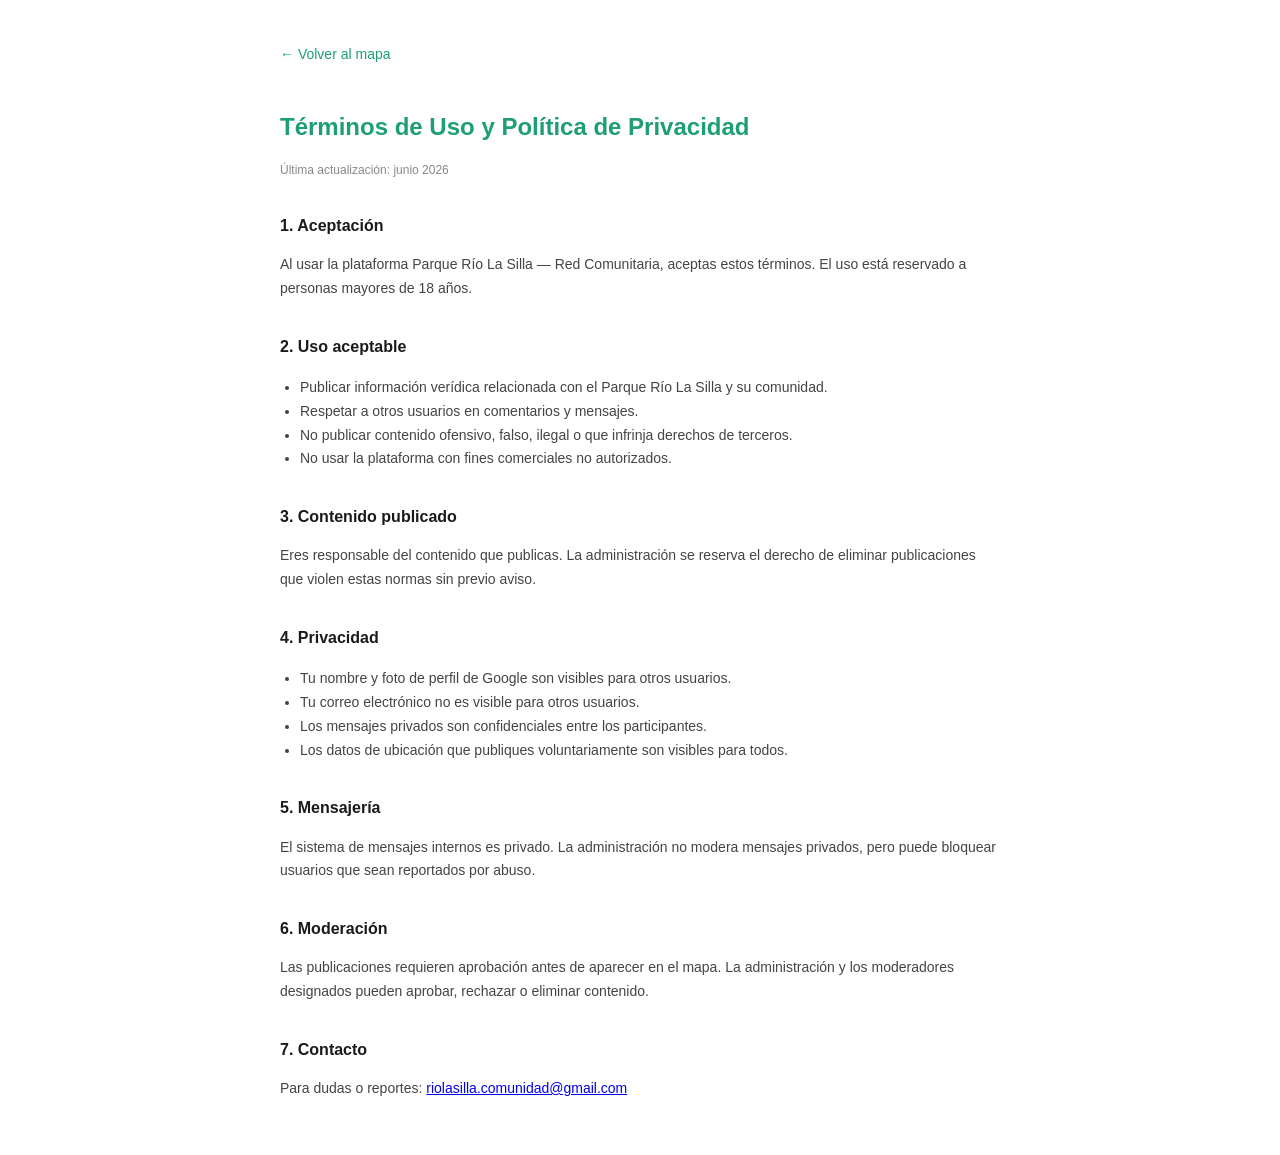
==== terminos.html @ 8d5f09d3 "Add files via upload" ====
<!DOCTYPE html>
<html lang="es">
<head>
  <meta charset="UTF-8" />
  <meta name="viewport" content="width=device-width, initial-scale=1.0" />
  <title>Términos de Uso — Parque Río La Silla</title>
  <style>
    body { font-family: -apple-system, BlinkMacSystemFont, 'Segoe UI', sans-serif; max-width: 720px; margin: 0 auto; padding: 40px 20px; color: #1a1a1a; line-height: 1.7; }
    h1 { color: #1D9E75; font-size: 24px; margin-bottom: 8px; }
    h2 { font-size: 16px; margin-top: 32px; margin-bottom: 8px; }
    .back { display: inline-block; margin-bottom: 24px; color: #1D9E75; text-decoration: none; font-size: 14px; }
    .date { font-size: 12px; color: #888; margin-bottom: 32px; }
    p, li { font-size: 14px; color: #444; }
    ul { padding-left: 20px; }
  </style>
</head>
<body>
  <a href="index.html" class="back">← Volver al mapa</a>
  <h1>Términos de Uso y Política de Privacidad</h1>
  <p class="date">Última actualización: junio 2026</p>

  <h2>1. Aceptación</h2>
  <p>Al usar la plataforma Parque Río La Silla — Red Comunitaria, aceptas estos términos. El uso está reservado a personas mayores de 18 años.</p>

  <h2>2. Uso aceptable</h2>
  <ul>
    <li>Publicar información verídica relacionada con el Parque Río La Silla y su comunidad.</li>
    <li>Respetar a otros usuarios en comentarios y mensajes.</li>
    <li>No publicar contenido ofensivo, falso, ilegal o que infrinja derechos de terceros.</li>
    <li>No usar la plataforma con fines comerciales no autorizados.</li>
  </ul>

  <h2>3. Contenido publicado</h2>
  <p>Eres responsable del contenido que publicas. La administración se reserva el derecho de eliminar publicaciones que violen estas normas sin previo aviso.</p>

  <h2>4. Privacidad</h2>
  <ul>
    <li>Tu nombre y foto de perfil de Google son visibles para otros usuarios.</li>
    <li>Tu correo electrónico no es visible para otros usuarios.</li>
    <li>Los mensajes privados son confidenciales entre los participantes.</li>
    <li>Los datos de ubicación que publiques voluntariamente son visibles para todos.</li>
  </ul>

  <h2>5. Mensajería</h2>
  <p>El sistema de mensajes internos es privado. La administración no modera mensajes privados, pero puede bloquear usuarios que sean reportados por abuso.</p>

  <h2>6. Moderación</h2>
  <p>Las publicaciones requieren aprobación antes de aparecer en el mapa. La administración y los moderadores designados pueden aprobar, rechazar o eliminar contenido.</p>

  <h2>7. Contacto</h2>
  <p>Para dudas o reportes: <a href="mailto:riolasilla.comunidad@gmail.com">riolasilla.comunidad@gmail.com</a></p>
</body>
</html>
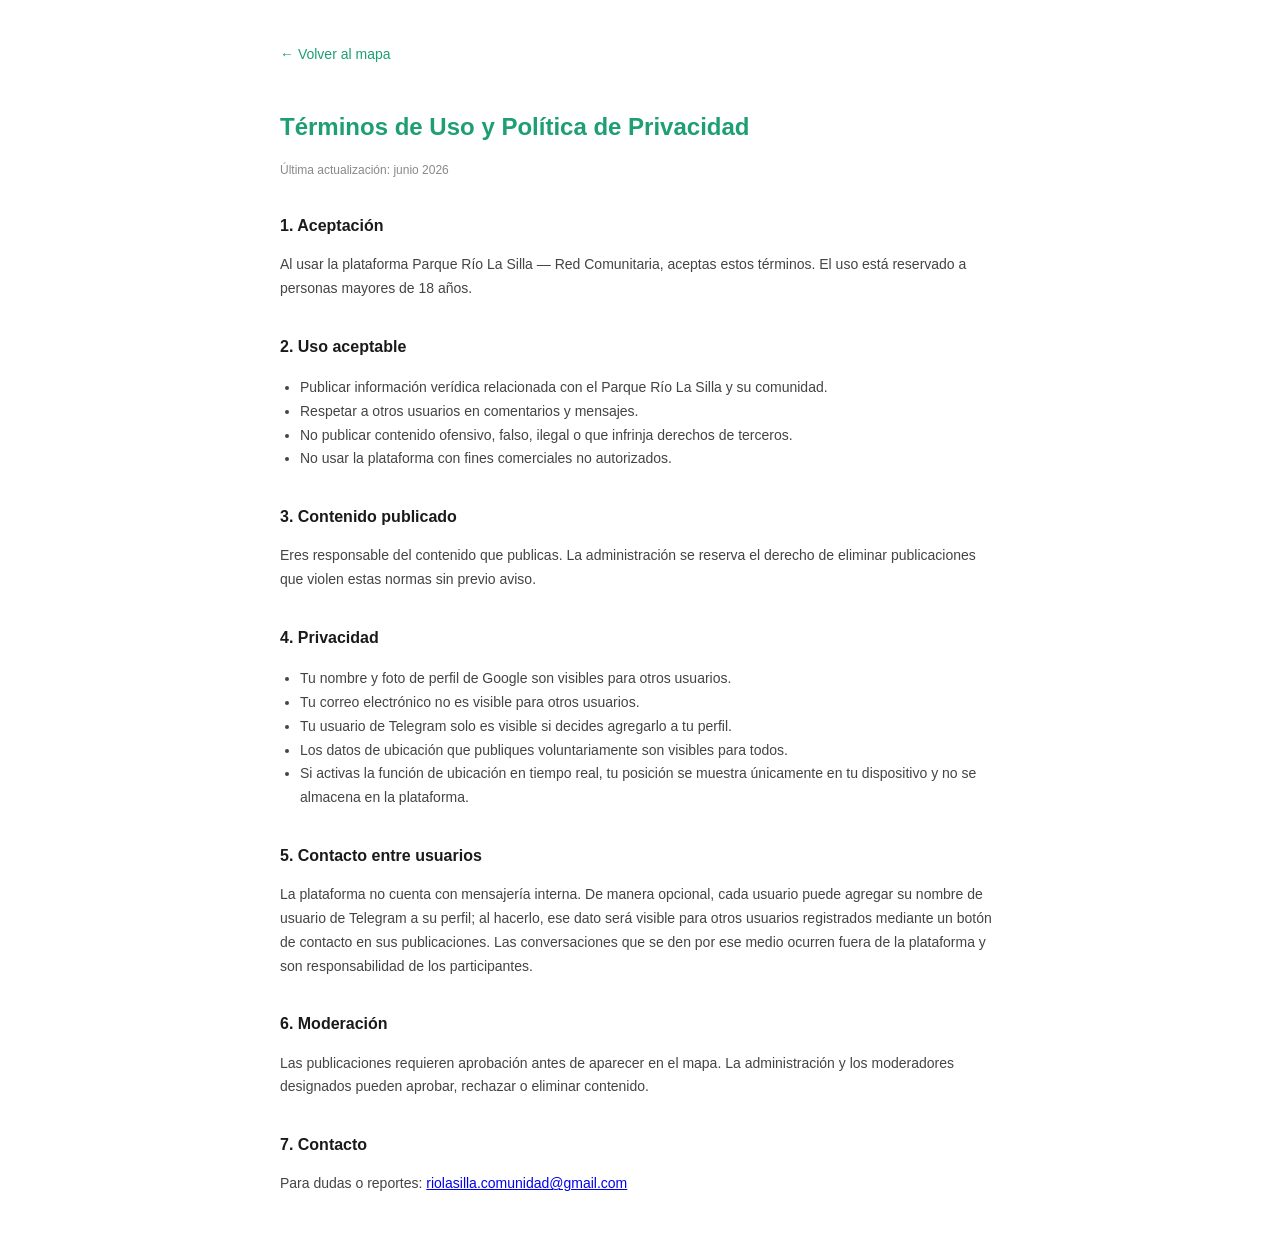
==== commit 335d0c27: "Add files via upload" ====
--- a/terminos.html
+++ b/terminos.html
@@ -37,12 +37,13 @@
   <ul>
     <li>Tu nombre y foto de perfil de Google son visibles para otros usuarios.</li>
     <li>Tu correo electrónico no es visible para otros usuarios.</li>
-    <li>Los mensajes privados son confidenciales entre los participantes.</li>
+    <li>Tu usuario de Telegram solo es visible si decides agregarlo a tu perfil.</li>
     <li>Los datos de ubicación que publiques voluntariamente son visibles para todos.</li>
+    <li>Si activas la función de ubicación en tiempo real, tu posición se muestra únicamente en tu dispositivo y no se almacena en la plataforma.</li>
   </ul>
 
-  <h2>5. Mensajería</h2>
-  <p>El sistema de mensajes internos es privado. La administración no modera mensajes privados, pero puede bloquear usuarios que sean reportados por abuso.</p>
+  <h2>5. Contacto entre usuarios</h2>
+  <p>La plataforma no cuenta con mensajería interna. De manera opcional, cada usuario puede agregar su nombre de usuario de Telegram a su perfil; al hacerlo, ese dato será visible para otros usuarios registrados mediante un botón de contacto en sus publicaciones. Las conversaciones que se den por ese medio ocurren fuera de la plataforma y son responsabilidad de los participantes.</p>
 
   <h2>6. Moderación</h2>
   <p>Las publicaciones requieren aprobación antes de aparecer en el mapa. La administración y los moderadores designados pueden aprobar, rechazar o eliminar contenido.</p>
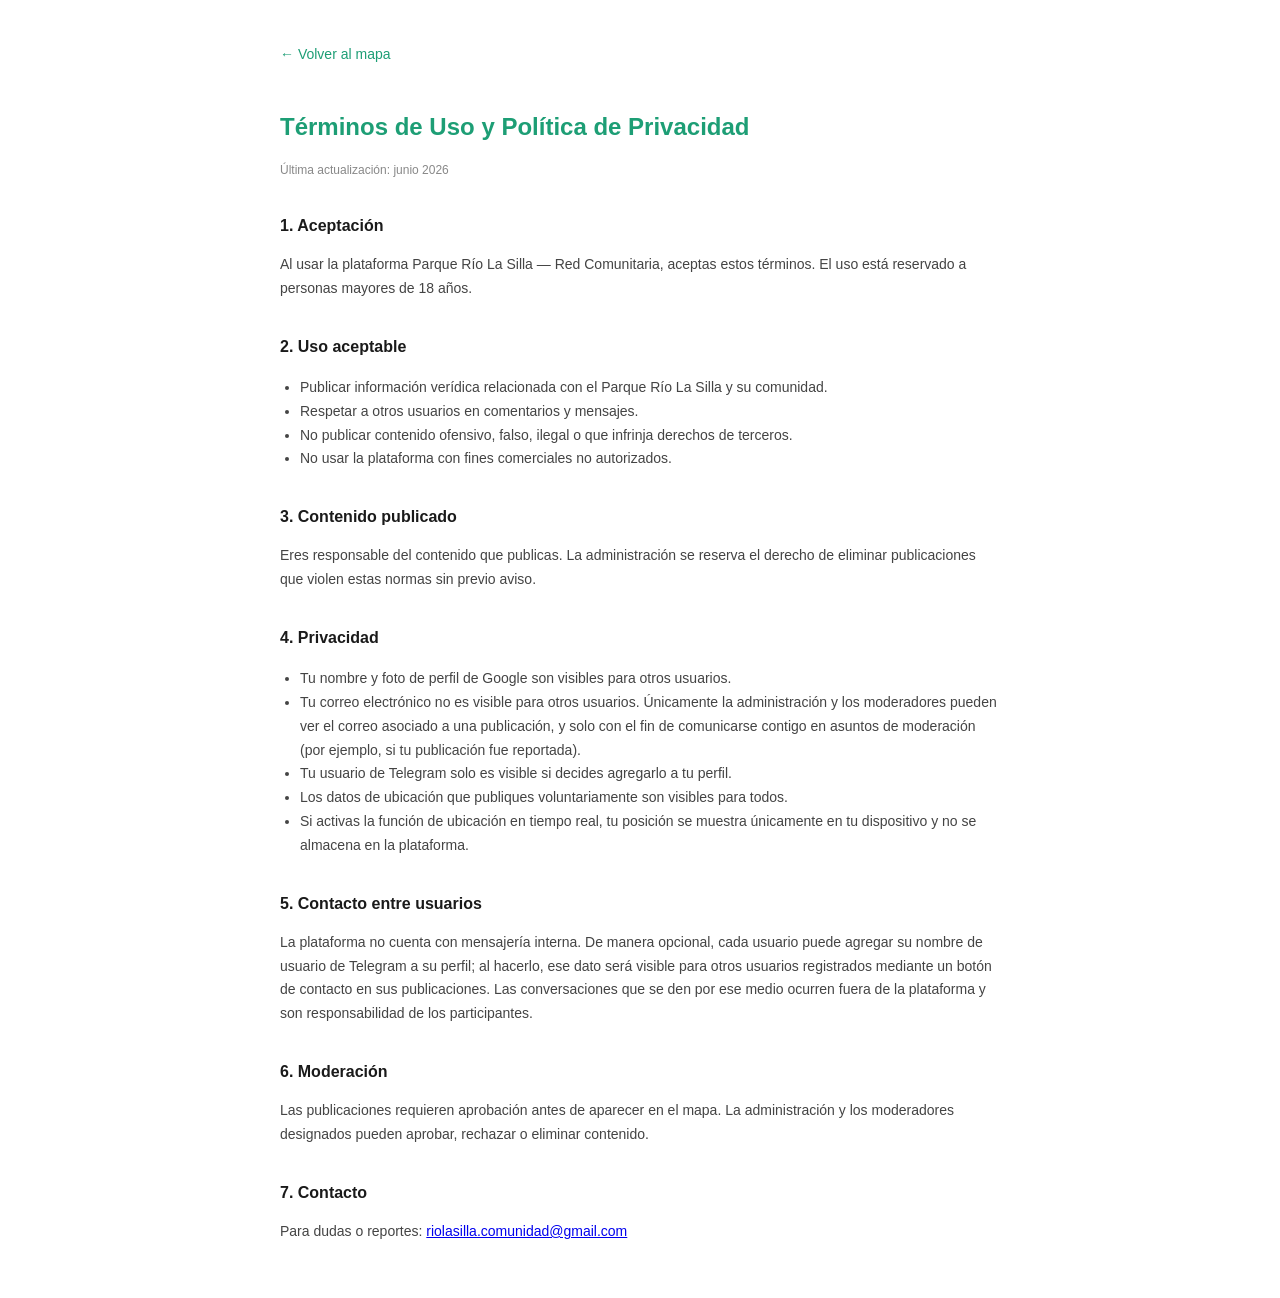
==== commit c5be3a71: "Add files via upload" ====
--- a/terminos.html
+++ b/terminos.html
@@ -36,7 +36,7 @@
   <h2>4. Privacidad</h2>
   <ul>
     <li>Tu nombre y foto de perfil de Google son visibles para otros usuarios.</li>
-    <li>Tu correo electrónico no es visible para otros usuarios.</li>
+    <li>Tu correo electrónico no es visible para otros usuarios. Únicamente la administración y los moderadores pueden ver el correo asociado a una publicación, y solo con el fin de comunicarse contigo en asuntos de moderación (por ejemplo, si tu publicación fue reportada).</li>
     <li>Tu usuario de Telegram solo es visible si decides agregarlo a tu perfil.</li>
     <li>Los datos de ubicación que publiques voluntariamente son visibles para todos.</li>
     <li>Si activas la función de ubicación en tiempo real, tu posición se muestra únicamente en tu dispositivo y no se almacena en la plataforma.</li>
